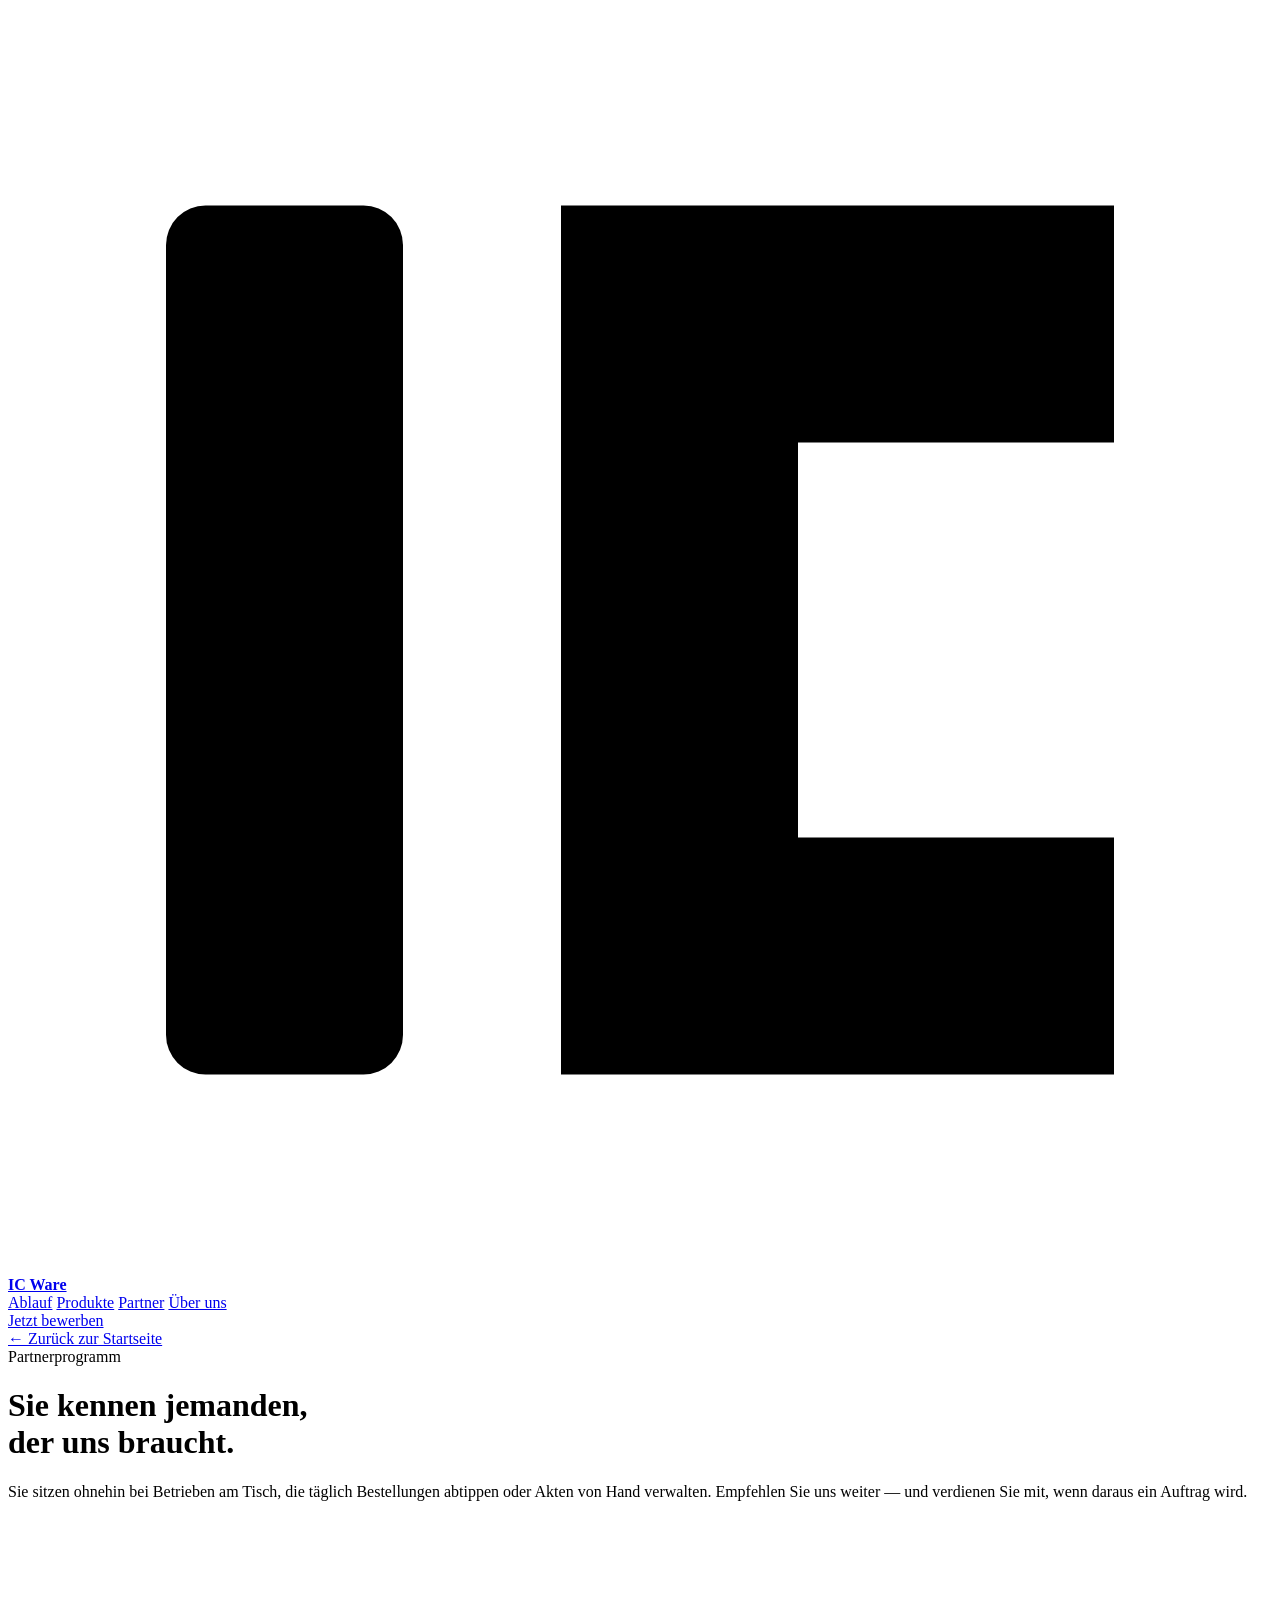
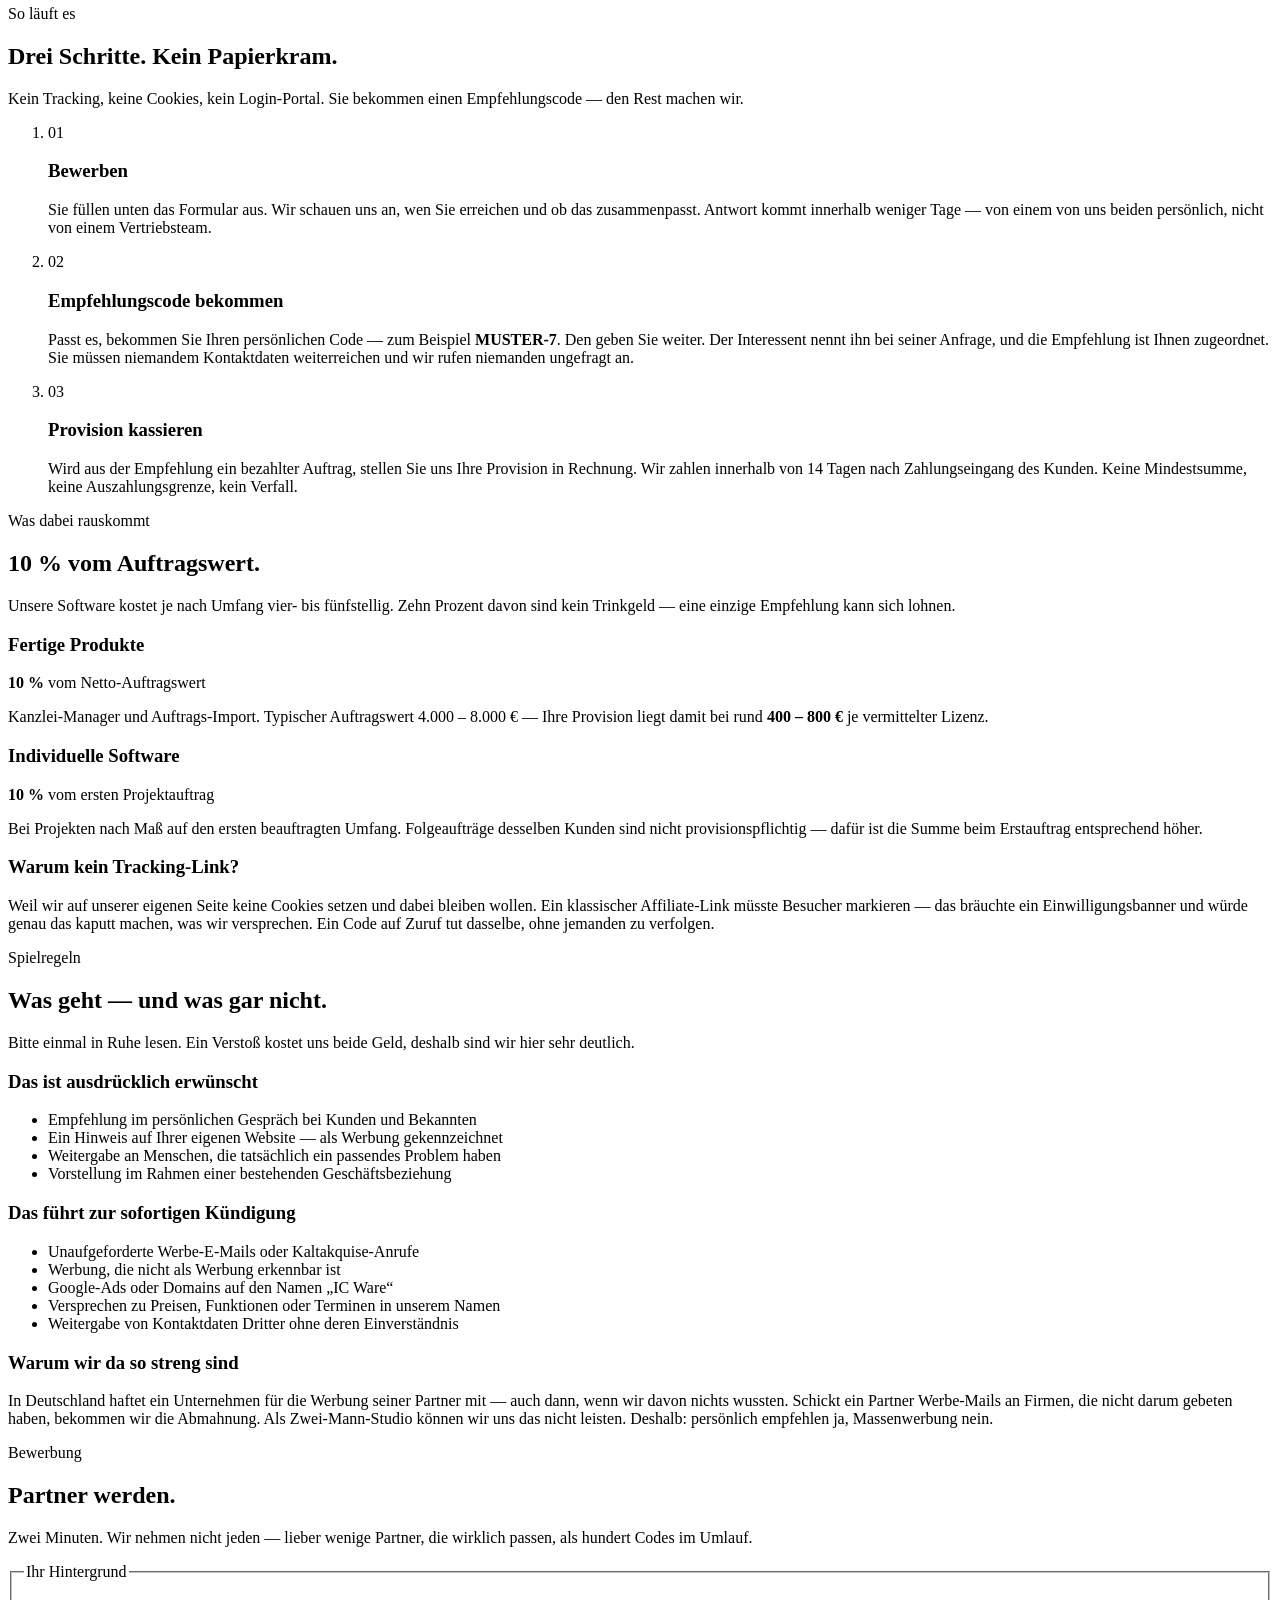
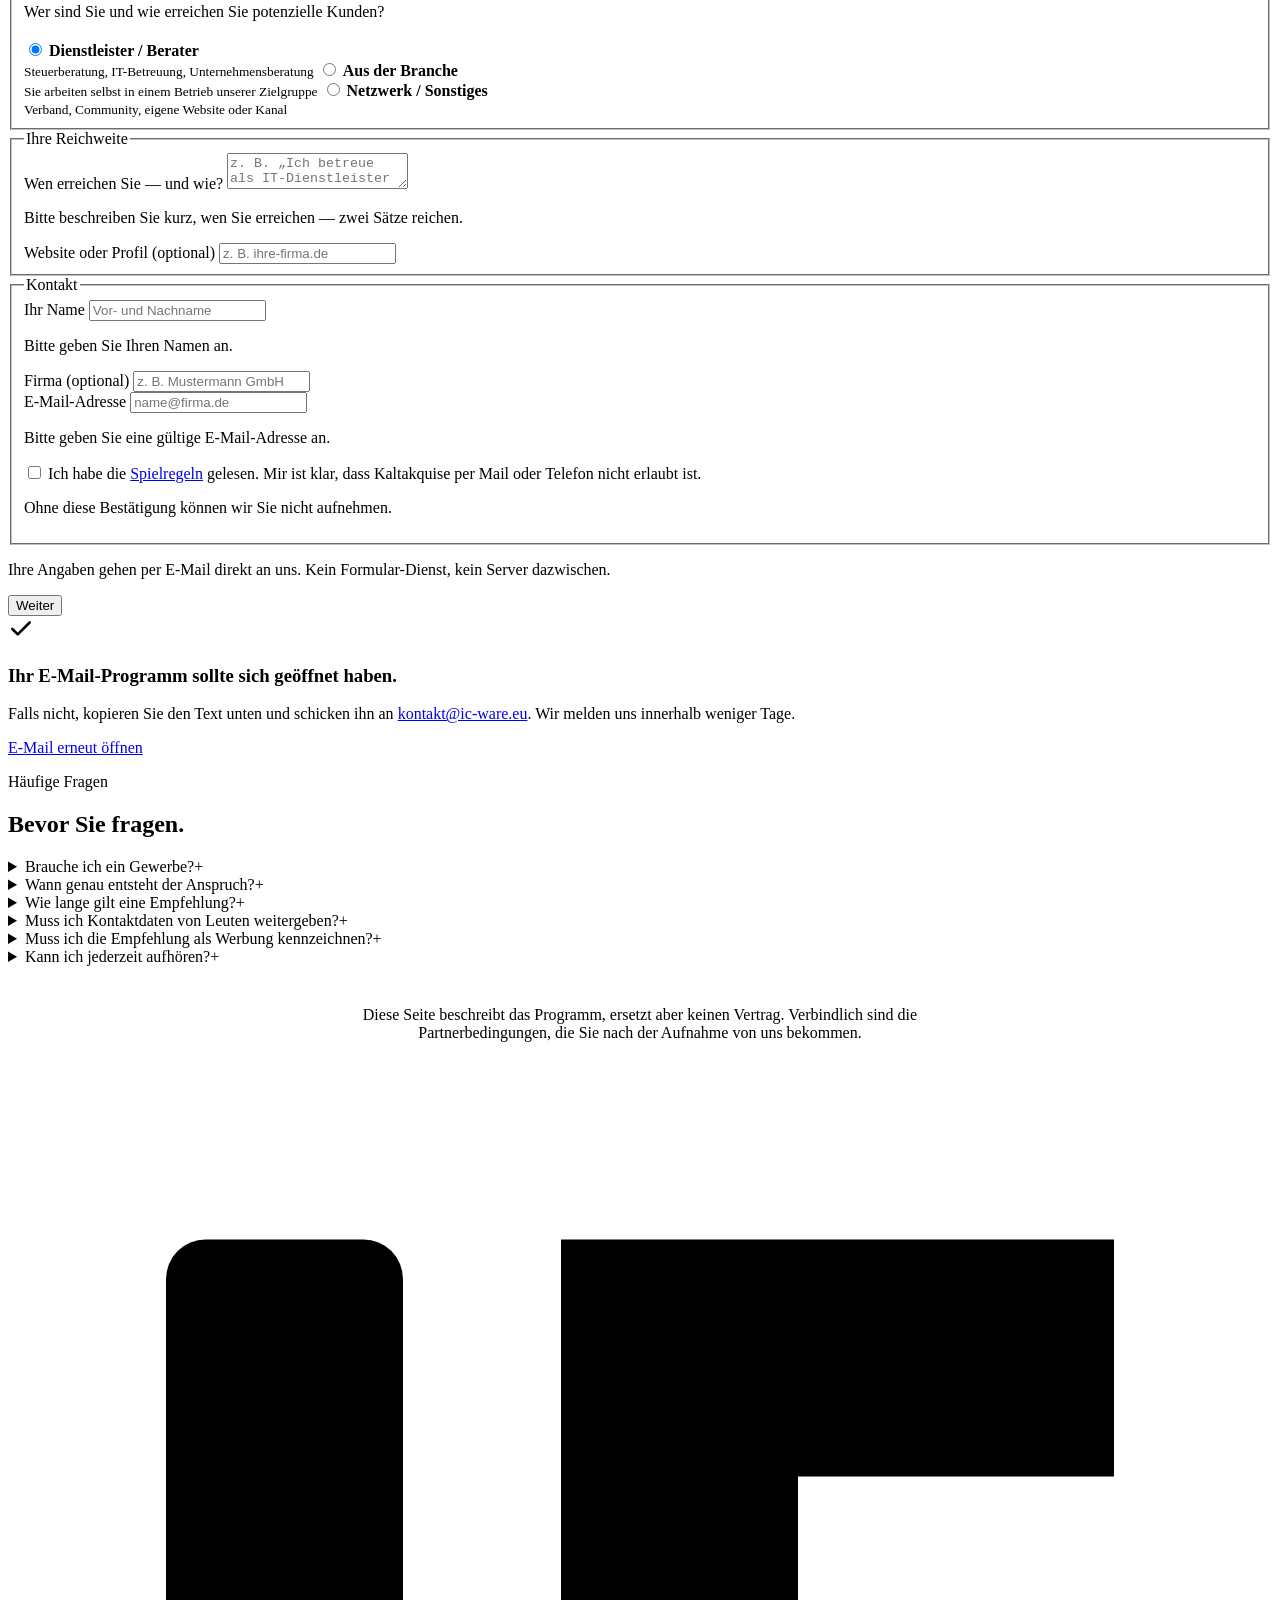
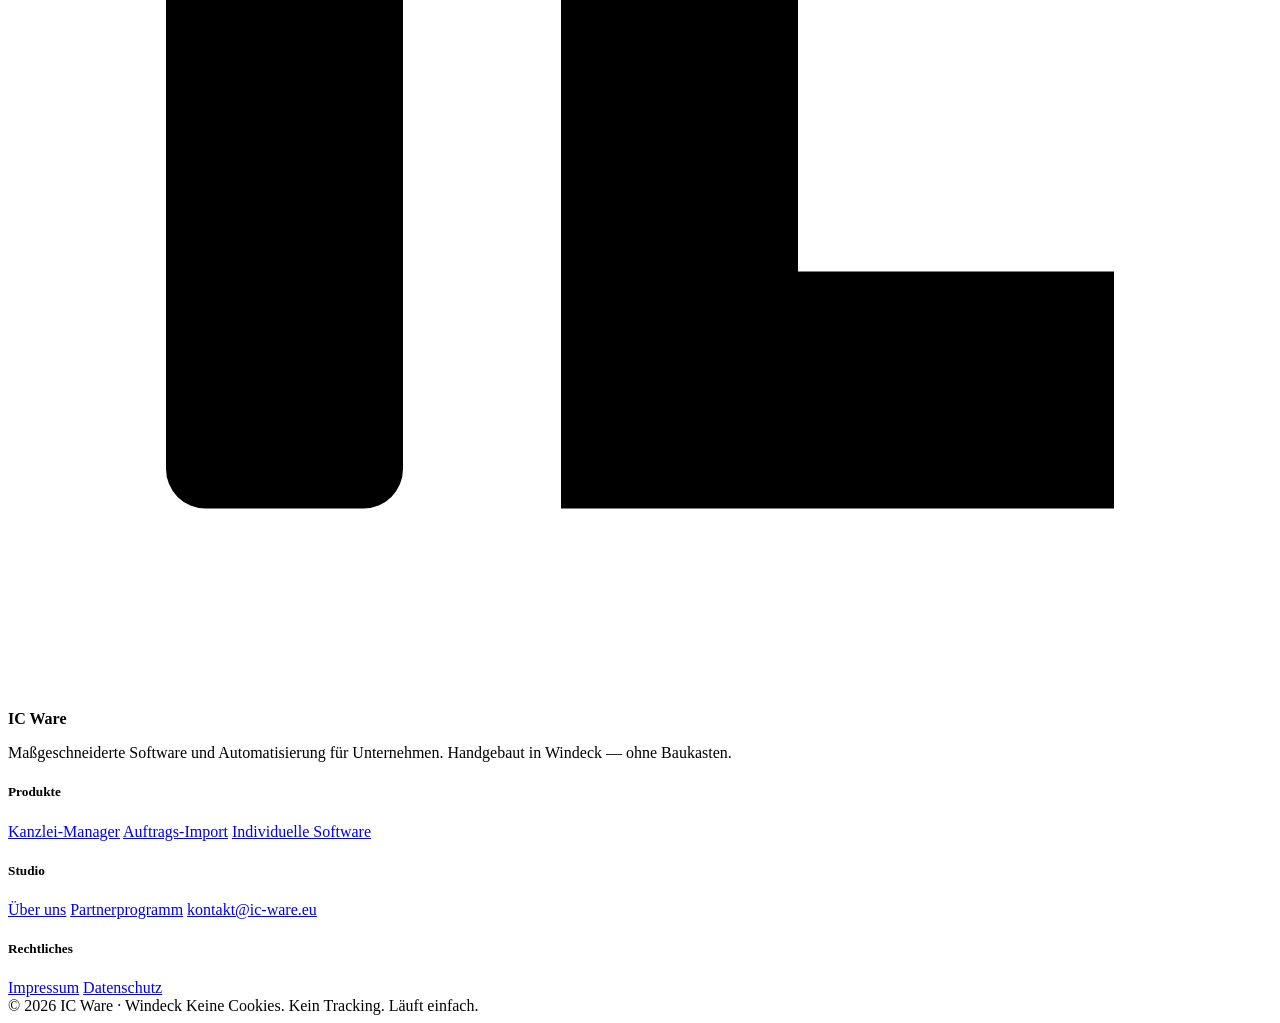
==== partnerprogramm.html @ 779ceffc "Add files via upload" ====
<!DOCTYPE html>
<html lang="de">
<head>
<meta charset="UTF-8">
<meta name="viewport" content="width=device-width, initial-scale=1.0">
<title>Partnerprogramm — IC Ware</title>
<meta name="description" content="Empfehlen Sie IC Ware weiter und verdienen Sie mit. Feste Provision pro vermitteltem Auftrag, ohne Tracking und ohne Cookies. Bewerbung in zwei Minuten.">
<meta name="theme-color" content="#060708">
<meta property="og:title" content="Partnerprogramm — IC Ware">
<meta property="og:description" content="Empfehlen Sie IC Ware weiter und verdienen Sie mit. Feste Provision, ohne Tracking.">
<meta property="og:type" content="website">
<meta property="og:locale" content="de_DE">
<link rel="icon" href="favicon.ico" sizes="any">
<link rel="apple-touch-icon" href="assets/apple-touch-icon.png">
<link rel="icon" type="image/svg+xml" href='data:image/svg+xml,<svg xmlns="http://www.w3.org/2000/svg" viewBox="0 0 32 32"><rect width="32" height="32" rx="7" fill="%23060708"/><rect x="4" y="5" width="6" height="22" rx="1" fill="%23F4F6F5"/><path d="M28 5 H14 V27 H28 V21 H20 V11 H28 Z" fill="%2319E56E"/></svg>'>
<link rel="preload" as="font" type="font/woff2" crossorigin href="assets/fonts/inter-tight-latin-600-normal.woff2">
<link rel="preload" as="font" type="font/woff2" crossorigin href="assets/fonts/inter-latin-400-normal.woff2">
<link rel="stylesheet" href="assets/style.css">
</head>
<body>

<nav class="island" id="island" aria-label="Hauptnavigation">
  <a class="logo" href="index.html" aria-label="IC Ware — Startseite">
    <svg viewBox="0 0 32 32" role="img" aria-label="IC Ware Logo">
      <rect x="4" y="5" width="6" height="22" rx="1" fill="var(--ink)"/>
      <path d="M28 5 H14 V27 H28 V21 H20 V11 H28 Z" fill="var(--brand)"/>
    </svg>
    <b>IC Ware</b>
  </a>
  <div class="links">
    <a href="index.html#ablauf">Ablauf</a>
    <a href="index.html#produkte">Produkte</a>
    <a href="partnerprogramm.html">Partner</a>
    <a href="ueber-uns.html">Über uns</a>
  </div>
  <a class="btn btn--sm magnetic" href="#bewerbung">Jetzt bewerben</a>
</nav>

<main class="page">

<!-- ================= KOPF ================= -->
<header class="page-hero wrap">
  <a class="back io" href="index.html">←&nbsp;Zurück zur Startseite</a><br>
  <span class="eyebrow io"><span class="dot"></span>Partnerprogramm</span>
  <h1 class="display io d1">Sie kennen jemanden,<br>der uns braucht.</h1>
  <p class="sub io d2">Sie sitzen ohnehin bei Betrieben am Tisch, die täglich Bestellungen abtippen oder Akten von Hand verwalten. Empfehlen Sie uns weiter — und verdienen Sie mit, wenn daraus ein Auftrag wird.</p>
</header>

<!-- ================= WIE ES LÄUFT ================= -->
<section class="sec" id="ablauf" style="padding-top:clamp(3rem,6vw,4.5rem)">
  <div class="wrap">
    <div class="sec__head">
      <p class="eyebrow io"><span class="dot"></span>So läuft es</p>
      <h2 class="display io d1">Drei Schritte. Kein Papierkram.</h2>
      <p class="lede io d2">Kein Tracking, keine Cookies, kein Login-Portal. Sie bekommen einen Empfehlungscode — den Rest machen wir.</p>
    </div>

    <ol class="steps">
      <li class="step io">
        <span class="pline">01</span>
        <div>
          <h3>Bewerben</h3>
          <p>Sie füllen unten das Formular aus. Wir schauen uns an, wen Sie erreichen und ob das zusammenpasst. Antwort kommt innerhalb weniger Tage — von einem von uns beiden persönlich, nicht von einem Vertriebsteam.</p>
        </div>
      </li>
      <li class="step io">
        <span class="pline">02</span>
        <div>
          <h3>Empfehlungscode bekommen</h3>
          <p>Passt es, bekommen Sie Ihren persönlichen Code — zum Beispiel <b>MUSTER-7</b>. Den geben Sie weiter. Der Interessent nennt ihn bei seiner Anfrage, und die Empfehlung ist Ihnen zugeordnet. Sie müssen niemandem Kontaktdaten weiterreichen und wir rufen niemanden ungefragt an.</p>
        </div>
      </li>
      <li class="step io">
        <span class="pline">03</span>
        <div>
          <h3>Provision kassieren</h3>
          <p>Wird aus der Empfehlung ein bezahlter Auftrag, stellen Sie uns Ihre Provision in Rechnung. Wir zahlen innerhalb von 14 Tagen nach Zahlungseingang des Kunden. Keine Mindestsumme, keine Auszahlungsgrenze, kein Verfall.</p>
        </div>
      </li>
    </ol>
  </div>
</section>

<!-- ================= PROVISION ================= -->
<section class="sec" id="provision">
  <div class="wrap">
    <div class="sec__head">
      <p class="eyebrow io"><span class="dot"></span>Was dabei rauskommt</p>
      <h2 class="display io d1">10&nbsp;% vom Auftragswert.</h2>
      <p class="lede io d2">Unsere Software kostet je nach Umfang vier- bis fünfstellig. Zehn Prozent davon sind kein Trinkgeld — eine einzige Empfehlung kann sich lohnen.</p>
    </div>

    <div class="cards">
      <article class="card io">
        <h3>Fertige Produkte</h3>
        <p class="price"><b>10&nbsp;%</b> <span>vom Netto-Auftragswert</span></p>
        <p>Kanzlei-Manager und Auftrags-Import. Typischer Auftragswert 4.000&nbsp;–&nbsp;8.000&nbsp;€ — Ihre Provision liegt damit bei rund <b>400&nbsp;–&nbsp;800&nbsp;€</b> je vermittelter Lizenz.</p>
      </article>

      <article class="card io d1">
        <h3>Individuelle Software</h3>
        <p class="price"><b>10&nbsp;%</b> <span>vom ersten Projektauftrag</span></p>
        <p>Bei Projekten nach Maß auf den ersten beauftragten Umfang. Folgeaufträge desselben Kunden sind nicht provisionspflichtig — dafür ist die Summe beim Erstauftrag entsprechend höher.</p>
      </article>
    </div>

    <div class="band io">
      <h3>Warum kein Tracking-Link?</h3>
      <p>Weil wir auf unserer eigenen Seite keine Cookies setzen und dabei bleiben wollen. Ein klassischer Affiliate-Link müsste Besucher markieren — das bräuchte ein Einwilligungsbanner und würde genau das kaputt machen, was wir versprechen. Ein Code auf Zuruf tut dasselbe, ohne jemanden zu verfolgen.</p>
    </div>
  </div>
</section>

<!-- ================= SPIELREGELN ================= -->
<section class="sec" id="regeln">
  <div class="wrap">
    <div class="sec__head">
      <p class="eyebrow io"><span class="dot"></span>Spielregeln</p>
      <h2 class="display io d1">Was geht — und was gar nicht.</h2>
      <p class="lede io d2">Bitte einmal in Ruhe lesen. Ein Verstoß kostet uns beide Geld, deshalb sind wir hier sehr deutlich.</p>
    </div>

    <div class="cards">
      <article class="card io">
        <h3>Das ist ausdrücklich erwünscht</h3>
        <ul class="ptags" style="flex-direction:column;align-items:flex-start;gap:.7rem">
          <li>Empfehlung im persönlichen Gespräch bei Kunden und Bekannten</li>
          <li>Ein Hinweis auf Ihrer eigenen Website — als Werbung gekennzeichnet</li>
          <li>Weitergabe an Menschen, die tatsächlich ein passendes Problem haben</li>
          <li>Vorstellung im Rahmen einer bestehenden Geschäftsbeziehung</li>
        </ul>
      </article>

      <article class="card io d1">
        <h3>Das führt zur sofortigen Kündigung</h3>
        <ul class="ptags" style="flex-direction:column;align-items:flex-start;gap:.7rem">
          <li>Unaufgeforderte Werbe-E-Mails oder Kaltakquise-Anrufe</li>
          <li>Werbung, die nicht als Werbung erkennbar ist</li>
          <li>Google-Ads oder Domains auf den Namen „IC&nbsp;Ware“</li>
          <li>Versprechen zu Preisen, Funktionen oder Terminen in unserem Namen</li>
          <li>Weitergabe von Kontaktdaten Dritter ohne deren Einverständnis</li>
        </ul>
      </article>
    </div>

    <div class="band io">
      <h3>Warum wir da so streng sind</h3>
      <p>In Deutschland haftet ein Unternehmen für die Werbung seiner Partner mit — auch dann, wenn wir davon nichts wussten. Schickt ein Partner Werbe-Mails an Firmen, die nicht darum gebeten haben, bekommen wir die Abmahnung. Als Zwei-Mann-Studio können wir uns das nicht leisten. Deshalb: persönlich empfehlen ja, Massenwerbung nein.</p>
    </div>
  </div>
</section>

<!-- ================= BEWERBUNG ================= -->
<section class="sec" id="bewerbung">
  <div class="wrap">
    <div class="sec__head">
      <p class="eyebrow io"><span class="dot"></span>Bewerbung</p>
      <h2 class="display io d1">Partner werden.</h2>
      <p class="lede io d2">Zwei Minuten. Wir nehmen nicht jeden — lieber wenige Partner, die wirklich passen, als hundert Codes im Umlauf.</p>
    </div>

    <div class="shell io d2">
      <div class="prog" aria-hidden="true"><i id="pProgFill"></i></div>

      <form id="partner" novalidate>

        <!-- Schritt 1 -->
        <fieldset class="fstep active" data-i="0">
          <legend class="sr-only">Ihr Hintergrund</legend>
          <p class="hint" style="max-width:none;margin-bottom:1.2rem">Wer sind Sie und wie erreichen Sie potenzielle Kunden?</p>
          <div class="opts">
            <label class="opt sel">
              <input type="radio" name="ptyp" value="dienstleister" checked>
              <span><b>Dienstleister / Berater</b><br><small>Steuerberatung, IT-Betreuung, Unternehmensberatung</small></span>
            </label>
            <label class="opt">
              <input type="radio" name="ptyp" value="branche">
              <span><b>Aus der Branche</b><br><small>Sie arbeiten selbst in einem Betrieb unserer Zielgruppe</small></span>
            </label>
            <label class="opt">
              <input type="radio" name="ptyp" value="netzwerk">
              <span><b>Netzwerk / Sonstiges</b><br><small>Verband, Community, eigene Website oder Kanal</small></span>
            </label>
          </div>
        </fieldset>

        <!-- Schritt 2 -->
        <fieldset class="fstep" data-i="1">
          <legend class="sr-only">Ihre Reichweite</legend>
          <div class="field" id="pf-reichweite">
            <label for="preichweite">Wen erreichen Sie — und wie?</label>
            <textarea id="preichweite" name="reichweite" placeholder="z. B. „Ich betreue als IT-Dienstleister rund 30 Handwerksbetriebe im Oberbergischen und sitze regelmäßig bei denen im Büro.“ Formlos reicht völlig."></textarea>
            <p class="err">Bitte beschreiben Sie kurz, wen Sie erreichen — zwei Sätze reichen.</p>
          </div>
          <div class="field">
            <label for="pwebsite">Website oder Profil <span style="color:var(--muted)">(optional)</span></label>
            <input type="text" id="pwebsite" name="website" placeholder="z. B. ihre-firma.de">
          </div>
        </fieldset>

        <!-- Schritt 3 -->
        <fieldset class="fstep" data-i="2">
          <legend class="sr-only">Kontakt</legend>
          <div class="field" id="pf-name">
            <label for="pname">Ihr Name</label>
            <input type="text" id="pname" name="name" placeholder="Vor- und Nachname" autocomplete="name">
            <p class="err">Bitte geben Sie Ihren Namen an.</p>
          </div>
          <div class="field">
            <label for="pfirma">Firma <span style="color:var(--muted)">(optional)</span></label>
            <input type="text" id="pfirma" name="firma" placeholder="z. B. Mustermann GmbH">
          </div>
          <div class="field" id="pf-email">
            <label for="pemail">E-Mail-Adresse</label>
            <input type="email" id="pemail" name="email" placeholder="name@firma.de" autocomplete="email">
            <p class="err">Bitte geben Sie eine gültige E-Mail-Adresse an.</p>
          </div>
          <div class="field" id="pf-regeln">
            <label class="opt" style="cursor:pointer">
              <input type="checkbox" id="pregeln" name="regeln">
              <span>Ich habe die <a href="#regeln">Spielregeln</a> gelesen. Mir ist klar, dass Kaltakquise per Mail oder Telefon nicht erlaubt ist.</span>
            </label>
            <p class="err">Ohne diese Bestätigung können wir Sie nicht aufnehmen.</p>
          </div>
        </fieldset>

        <div class="frow" id="pfrow">
          <p class="hint">Ihre Angaben gehen per E-Mail direkt an uns. Kein Formular-Dienst, kein Server dazwischen.</p>
          <div class="fnav">
            <button type="button" class="btn btn--ghost btn--sm" id="pBtnPrev" style="display:none">Zurück</button>
            <button type="button" class="btn btn--sm magnetic" id="pBtnNext">Weiter</button>
            <button type="submit" class="btn btn--sm magnetic" id="pBtnSend" style="display:none">Bewerbung absenden</button>
          </div>
        </div>
      </form>

      <!-- Erfolg -->
      <div class="done" id="pDone">
        <div class="ok" aria-hidden="true">
          <svg viewBox="0 0 24 24" width="26" height="26" fill="none" stroke="currentColor" stroke-width="2.4" stroke-linecap="round" stroke-linejoin="round"><path d="M20 6 9 17l-5-5"/></svg>
        </div>
        <h3>Ihr E-Mail-Programm sollte sich geöffnet haben.</h3>
        <p class="lede">Falls nicht, kopieren Sie den Text unten und schicken ihn an <a href="mailto:kontakt@ic-ware.eu">kontakt@ic-ware.eu</a>. Wir melden uns innerhalb weniger Tage.</p>
        <pre class="sum" id="pSum"></pre>
        <a class="btn btn--sm magnetic" id="pBtnMail" href="#">E-Mail erneut öffnen</a>
      </div>
    </div>
  </div>
</section>

<!-- ================= FAQ ================= -->
<section class="sec" id="faq">
  <div class="wrap">
    <div class="sec__head">
      <p class="eyebrow io"><span class="dot"></span>Häufige Fragen</p>
      <h2 class="display io d1">Bevor Sie fragen.</h2>
    </div>

    <div class="faq io">
      <details>
        <summary>Brauche ich ein Gewerbe?<span aria-hidden="true">+</span></summary>
        <div><p>Ja. Provision ist steuerpflichtiges Einkommen, und Sie stellen uns dafür eine Rechnung. Wer noch kein Gewerbe hat, klärt das vorher mit dem Steuerberater — wir dürfen und wollen dazu nicht beraten. Als Kleinunternehmer nach §&nbsp;19 UStG weisen Sie einfach keine Umsatzsteuer aus.</p></div>
      </details>
      <details>
        <summary>Wann genau entsteht der Anspruch?<span aria-hidden="true">+</span></summary>
        <div><p>Wenn der von Ihnen empfohlene Kunde einen Auftrag erteilt <b>und</b> unsere Rechnung bezahlt hat. Storniert der Kunde oder zahlt er nicht, entsteht kein Anspruch. Das ist keine Schikane, sondern die einzige Rechnung, die für beide Seiten aufgeht.</p></div>
      </details>
      <details>
        <summary>Wie lange gilt eine Empfehlung?<span aria-hidden="true">+</span></summary>
        <div><p>Zwölf Monate ab dem Tag, an dem der Interessent Ihren Code bei uns nennt. Meldet er sich neun Monate später und beauftragt, bekommen Sie trotzdem Ihre Provision. Kunden, die bereits vorher bei uns angefragt hatten, sind ausgenommen.</p></div>
      </details>
      <details>
        <summary>Muss ich Kontaktdaten von Leuten weitergeben?<span aria-hidden="true">+</span></summary>
        <div><p>Nein — bitte nicht. Der Interessent meldet sich selbst bei uns und nennt Ihren Code. Adresslisten weiterzugeben wäre datenschutzrechtlich heikel, und wir würden solche Leute ohnehin nicht ungefragt anrufen.</p></div>
      </details>
      <details>
        <summary>Muss ich die Empfehlung als Werbung kennzeichnen?<span aria-hidden="true">+</span></summary>
        <div><p>Sobald Sie öffentlich empfehlen — Website, Social Media, Newsletter — ja. Ein schlichtes „Werbung“ oder „Anzeige“ genügt. Im persönlichen Gespräch reicht es, offen zu sagen, dass Sie an einer Vermittlung mitverdienen. Ehrlichkeit ist hier auch schlicht das bessere Verkaufsargument.</p></div>
      </details>
      <details>
        <summary>Kann ich jederzeit aufhören?<span aria-hidden="true">+</span></summary>
        <div><p>Ja, beide Seiten jederzeit ohne Frist und ohne Begründung. Bereits vermittelte und bezahlte Aufträge werden selbstverständlich noch abgerechnet.</p></div>
      </details>
    </div>

    <p class="hint io" style="max-width:680px;margin:2.5rem auto 0;text-align:center">
      Diese Seite beschreibt das Programm, ersetzt aber keinen Vertrag. Verbindlich sind die Partnerbedingungen, die Sie nach der Aufnahme von uns bekommen.
    </p>
  </div>
</section>

</main>

<!-- ================= FOOTER ================= -->
<footer class="footer">
  <div class="footer__grid">
    <div class="fbrand">
      <span class="logo">
        <svg viewBox="0 0 32 32" aria-hidden="true">
          <rect x="4" y="5" width="6" height="22" rx="1" fill="var(--ink)"/>
          <path d="M28 5 H14 V27 H28 V21 H20 V11 H28 Z" fill="var(--brand)"/>
        </svg>
        <b>IC Ware</b>
      </span>
      <p>Maßgeschneiderte Software und Automatisierung für Unternehmen. Handgebaut in Windeck — ohne Baukasten.</p>
    </div>
    <div class="fcols">
      <div class="fcol">
        <h5>Produkte</h5>
        <a href="kanzlei-manager.html">Kanzlei-Manager</a>
        <a href="auftrags-import.html">Auftrags-Import</a>
        <a href="index.html#kontakt">Individuelle Software</a>
      </div>
      <div class="fcol">
        <h5>Studio</h5>
        <a href="ueber-uns.html">Über uns</a>
        <a href="partnerprogramm.html">Partnerprogramm</a>
        <a href="mailto:kontakt@ic-ware.eu">kontakt@ic-ware.eu</a>
      </div>
      <div class="fcol">
        <h5>Rechtliches</h5>
        <a href="impressum.html">Impressum</a>
        <a href="datenschutz.html">Datenschutz</a>
      </div>
    </div>
  </div>
  <div class="footer__base">
    <span>© <span id="jahr">2026</span> IC Ware · Windeck</span>
    <span>Keine Cookies. Kein Tracking. Läuft einfach.</span>
  </div>
</footer>

<script src="assets/site.js"></script>
</body>
</html>
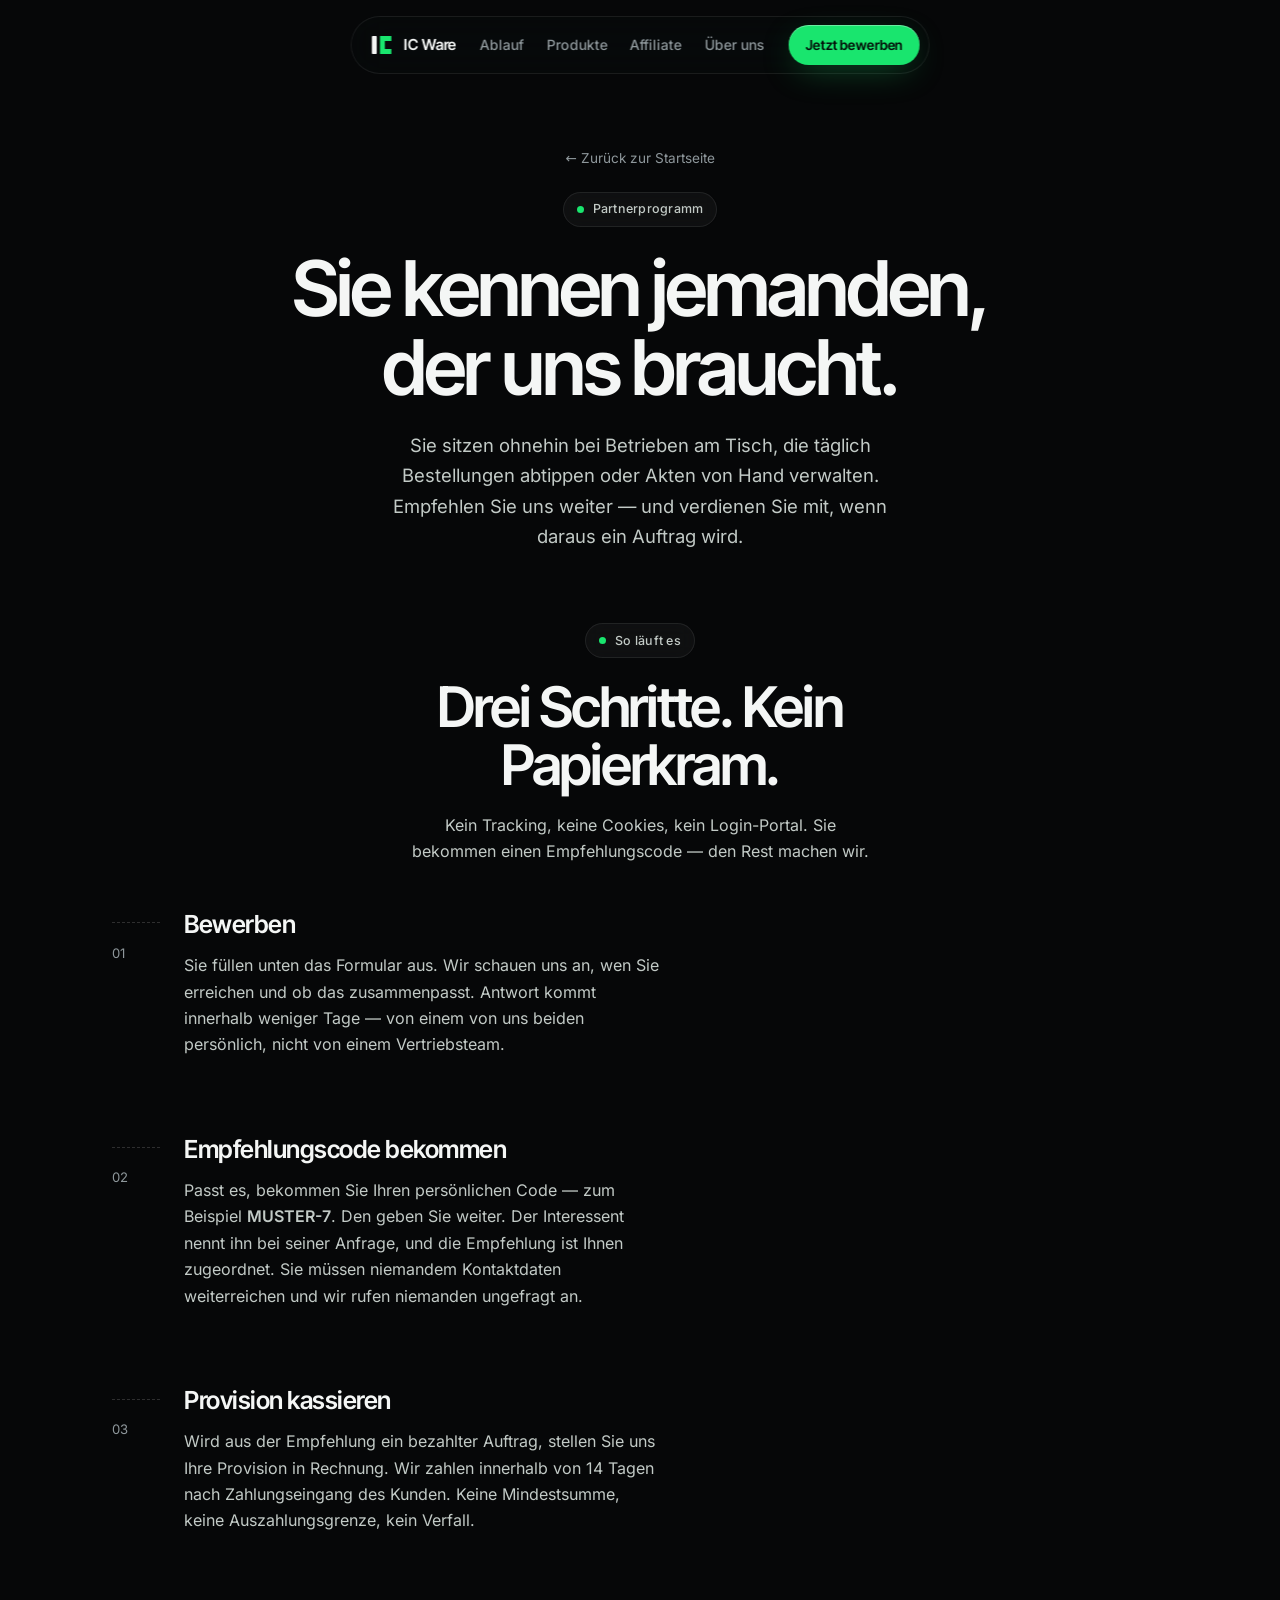
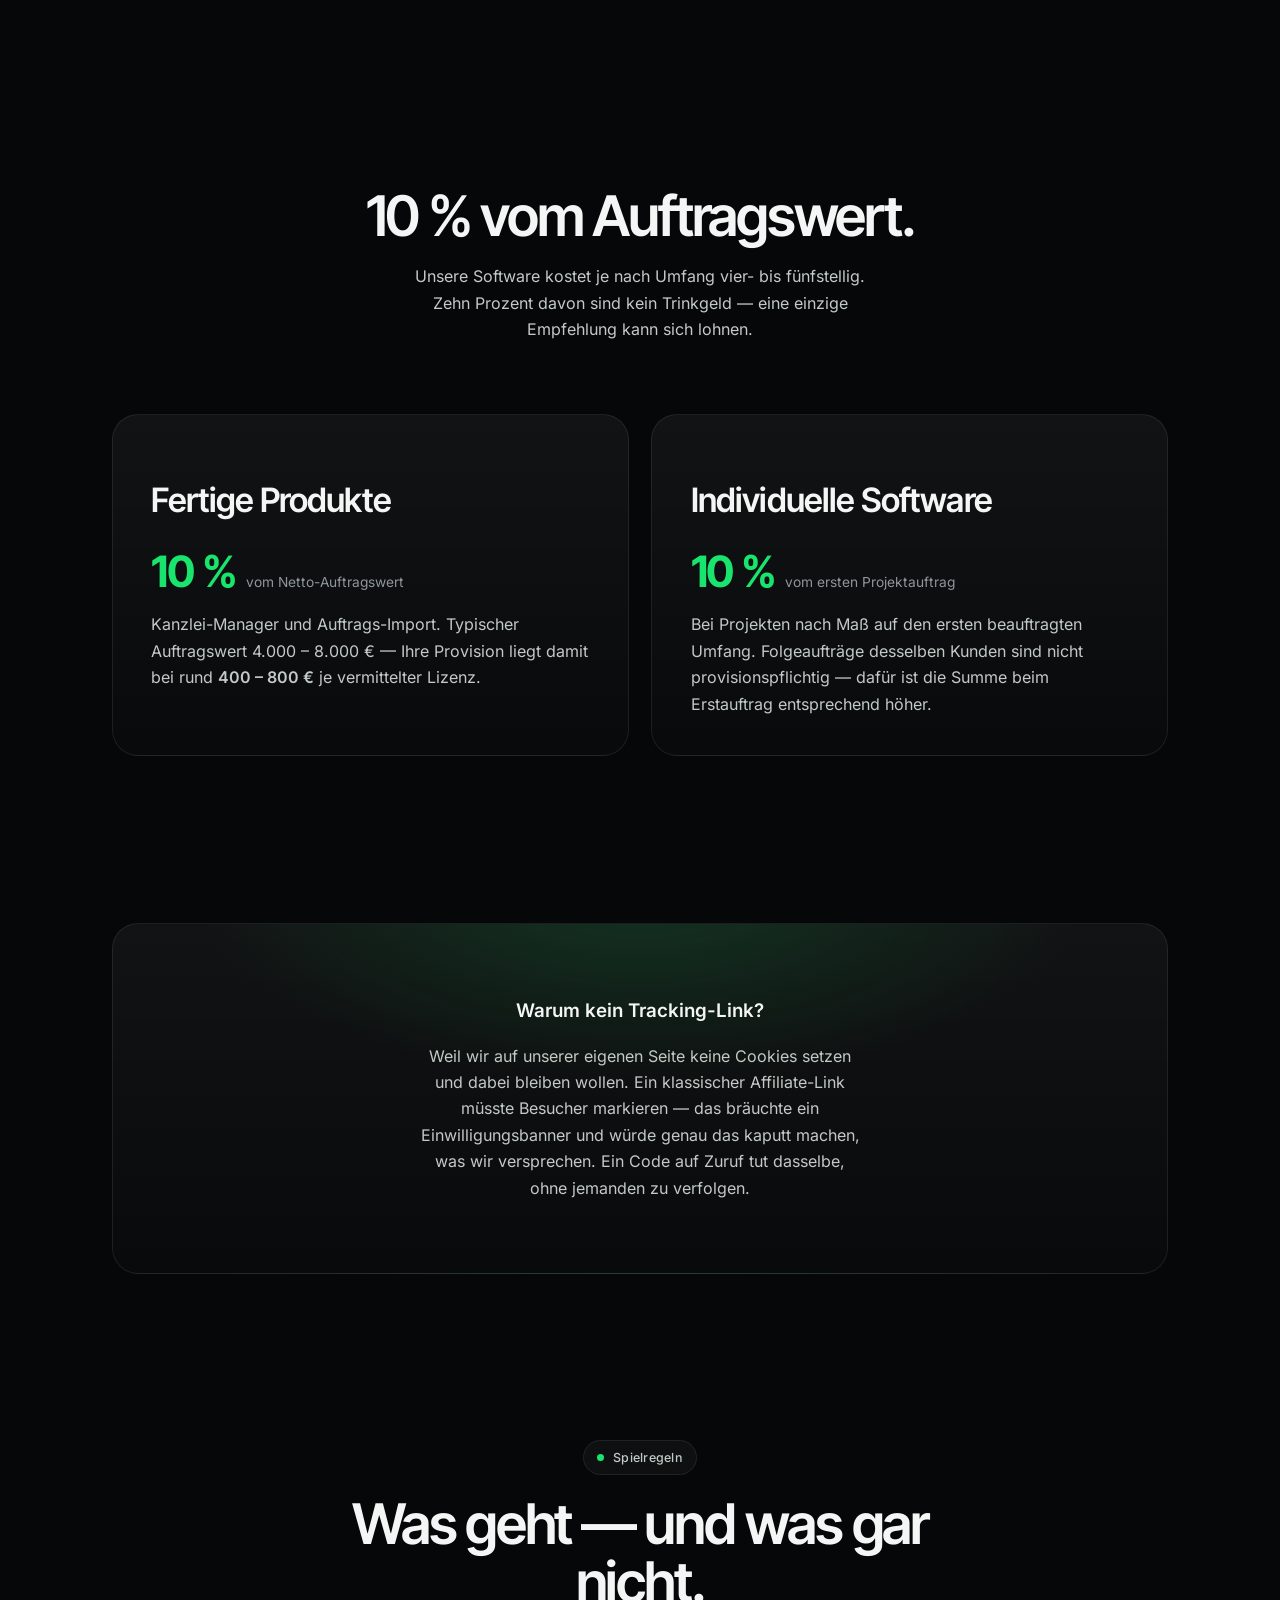
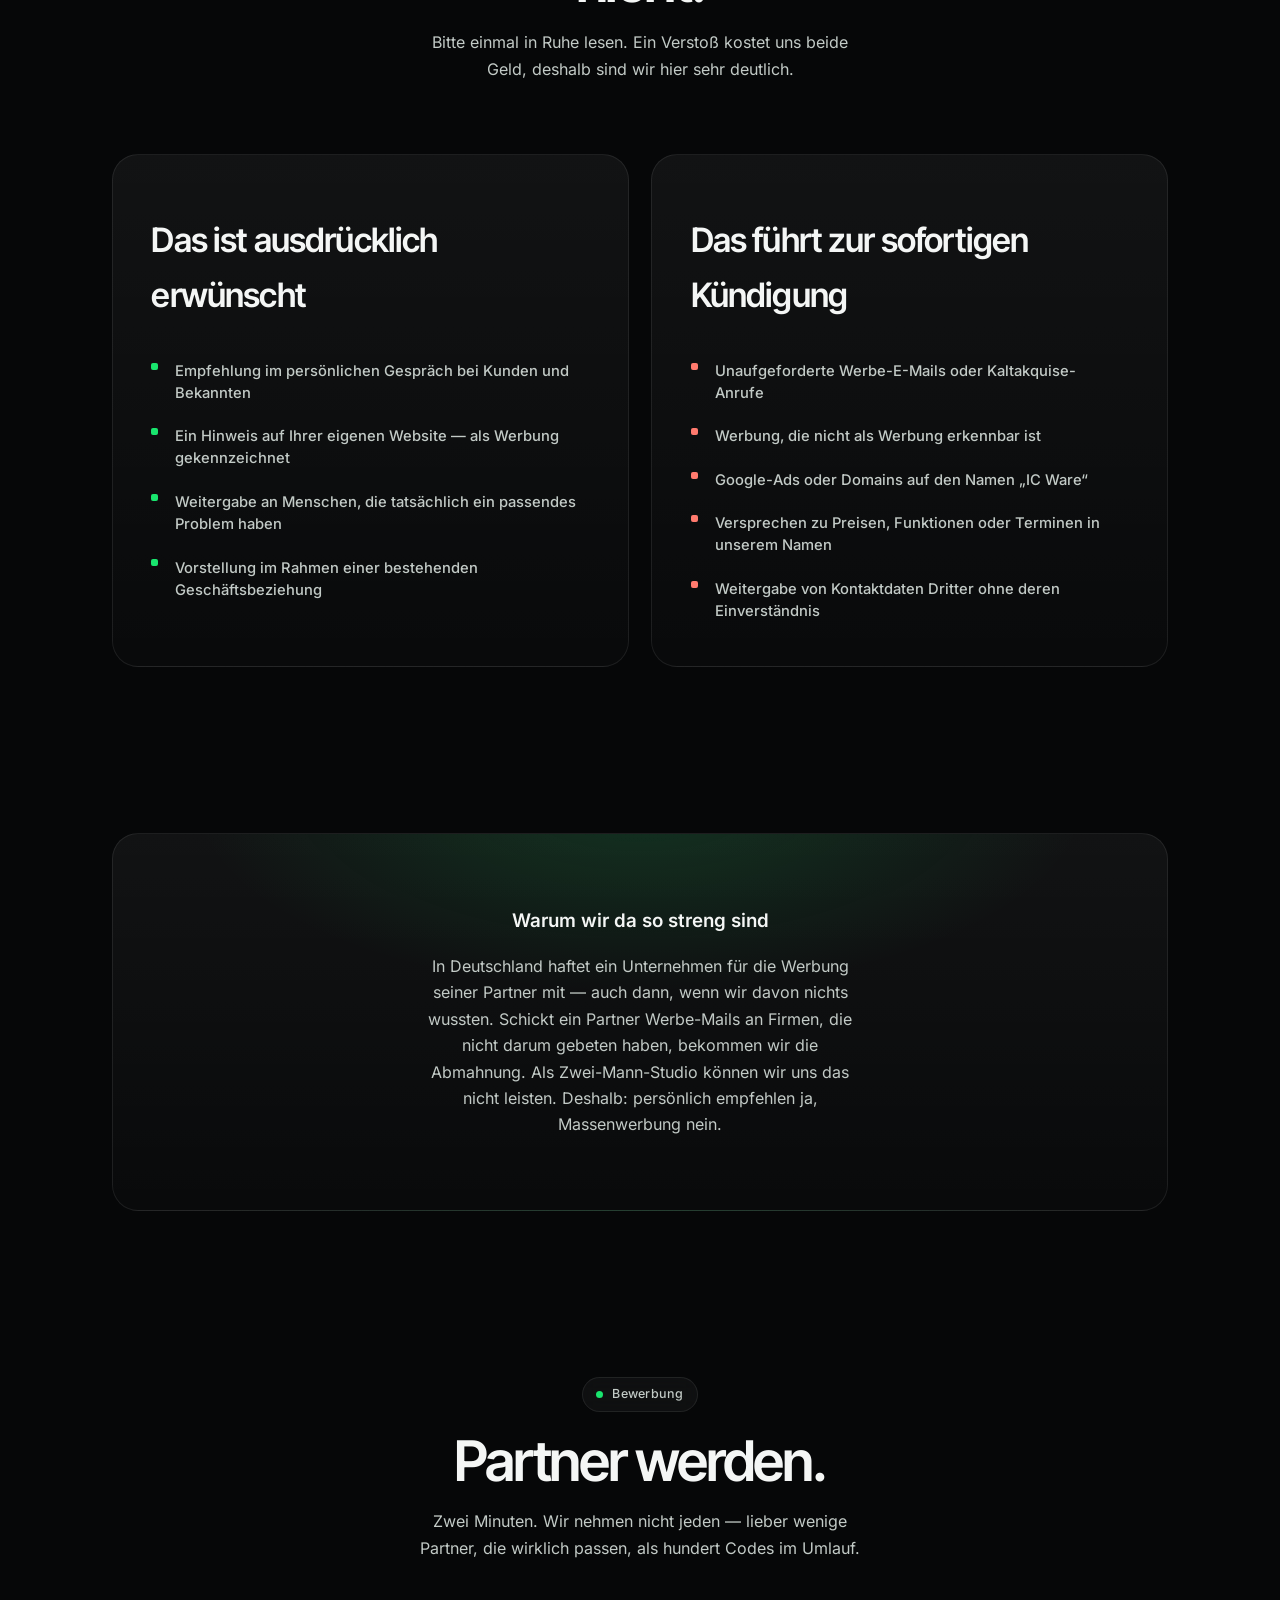
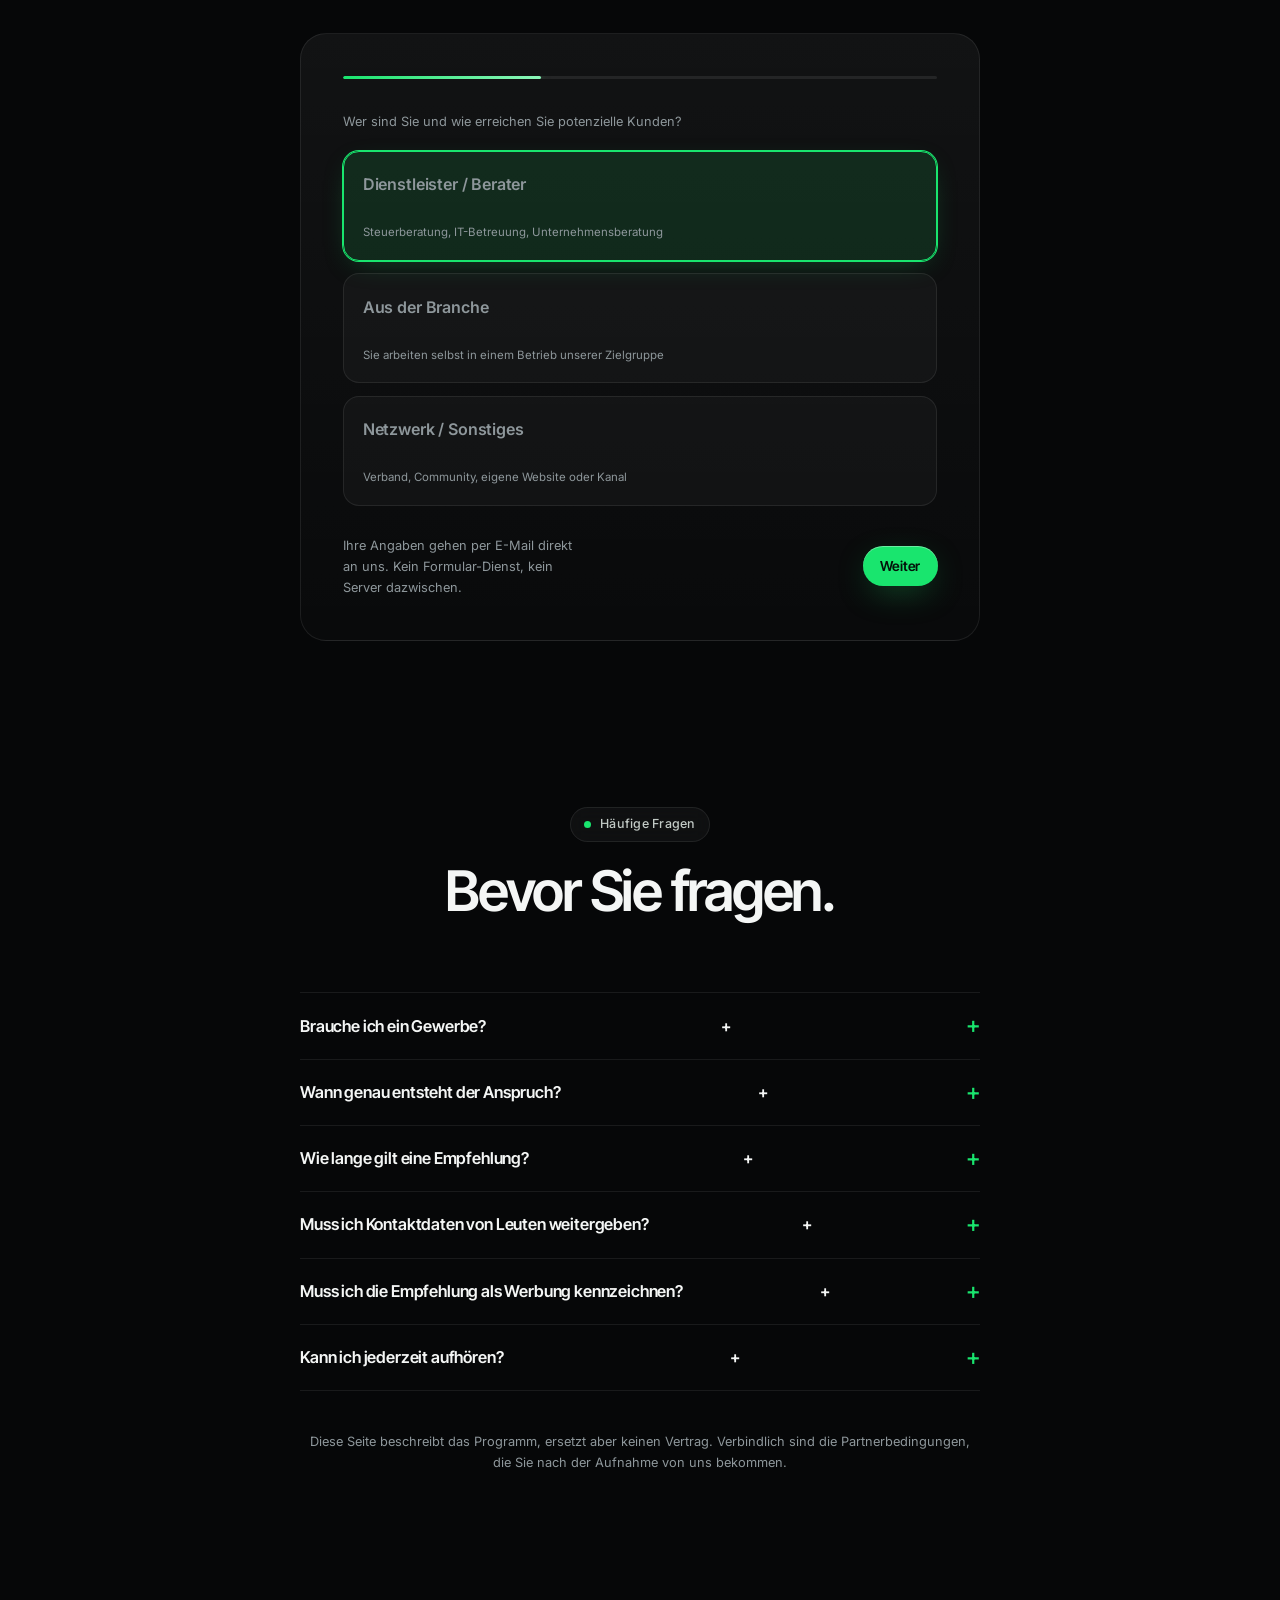
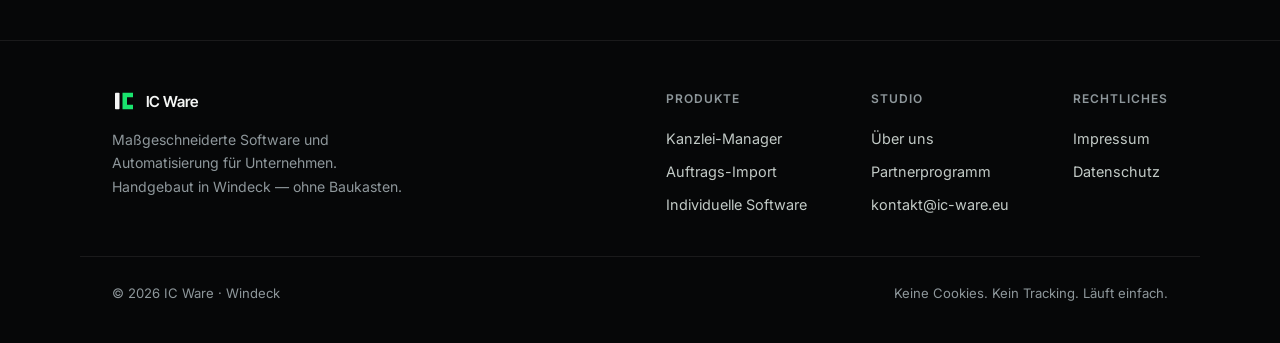
==== commit 59b21647: "Update partnerprogramm.html" ====
--- a/partnerprogramm.html
+++ b/partnerprogramm.html
@@ -30,7 +30,7 @@
   <div class="links">
     <a href="index.html#ablauf">Ablauf</a>
     <a href="index.html#produkte">Produkte</a>
-    <a href="partnerprogramm.html">Partner</a>
+    <a href="partnerprogramm.html">Affiliate</a>
     <a href="ueber-uns.html">Über uns</a>
   </div>
   <a class="btn btn--sm magnetic" href="#bewerbung">Jetzt bewerben</a>
--- a/assets/style.css
+++ b/assets/style.css
@@ -0,0 +1,826 @@
+/* ============================================================
+   IC LABS — Stylesheet
+   Dark, weich, präzise. Spring Green (#19E56E) als einzige Farbe.
+   Schriften: selbst gehostet (DSGVO-sauber, keine externen Dienste).
+   ============================================================ */
+
+/* ---------- Schriften (lokal) ---------- */
+@font-face{
+  font-family:"Inter Tight";font-style:normal;font-weight:500;font-display:swap;
+  src:url("fonts/inter-tight-latin-500-normal.woff2") format("woff2");
+  unicode-range:U+0000-00FF,U+0131,U+0152-0153,U+02BB-02BC,U+02C6,U+02DA,U+02DC,U+2000-206F,U+2074,U+20AC,U+2122,U+2191,U+2193,U+2212,U+2215,U+FEFF,U+FFFD;
+}
+@font-face{
+  font-family:"Inter Tight";font-style:normal;font-weight:600;font-display:swap;
+  src:url("fonts/inter-tight-latin-600-normal.woff2") format("woff2");
+  unicode-range:U+0000-00FF,U+0131,U+0152-0153,U+02BB-02BC,U+02C6,U+02DA,U+02DC,U+2000-206F,U+2074,U+20AC,U+2122,U+2191,U+2193,U+2212,U+2215,U+FEFF,U+FFFD;
+}
+@font-face{
+  font-family:"Inter Tight";font-style:normal;font-weight:700;font-display:swap;
+  src:url("fonts/inter-tight-latin-700-normal.woff2") format("woff2");
+  unicode-range:U+0000-00FF,U+0131,U+0152-0153,U+02BB-02BC,U+02C6,U+02DA,U+02DC,U+2000-206F,U+2074,U+20AC,U+2122,U+2191,U+2193,U+2212,U+2215,U+FEFF,U+FFFD;
+}
+@font-face{
+  font-family:"Inter";font-style:normal;font-weight:400;font-display:swap;
+  src:url("fonts/inter-latin-400-normal.woff2") format("woff2");
+  unicode-range:U+0000-00FF,U+0131,U+0152-0153,U+02BB-02BC,U+02C6,U+02DA,U+02DC,U+2000-206F,U+2074,U+20AC,U+2122,U+2191,U+2193,U+2212,U+2215,U+FEFF,U+FFFD;
+}
+@font-face{
+  font-family:"Inter";font-style:normal;font-weight:500;font-display:swap;
+  src:url("fonts/inter-latin-500-normal.woff2") format("woff2");
+  unicode-range:U+0000-00FF,U+0131,U+0152-0153,U+02BB-02BC,U+02C6,U+02DA,U+02DC,U+2000-206F,U+2074,U+20AC,U+2122,U+2191,U+2193,U+2212,U+2215,U+FEFF,U+FFFD;
+}
+@font-face{
+  font-family:"Inter";font-style:normal;font-weight:600;font-display:swap;
+  src:url("fonts/inter-latin-600-normal.woff2") format("woff2");
+  unicode-range:U+0000-00FF,U+0131,U+0152-0153,U+02BB-02BC,U+02C6,U+02DA,U+02DC,U+2000-206F,U+2074,U+20AC,U+2122,U+2191,U+2193,U+2212,U+2215,U+FEFF,U+FFFD;
+}
+
+/* ---------- Tokens ---------- */
+:root{
+  --void:   #060708;
+  --surface:#0C0E10;
+  --ink:    #F4F6F5;
+  --muted:  #8E979B;
+  --muted2: #C2CAC6;
+  --line:   rgba(255,255,255,.08);
+  --line-2: rgba(255,255,255,.16);
+  --glass:  rgba(255,255,255,.04);
+  --brand:  #19E56E;
+  --brand-2:#8CF7B9;
+  --brand-soft: rgba(25,229,110,.12);
+  --brand-glow: rgba(25,229,110,.35);
+  --warn:   #FFC46B;
+
+  --f-display:"Inter Tight", system-ui, sans-serif;
+  --f-text:   "Inter", system-ui, sans-serif;
+
+  --wrap: 1120px;
+  --pad: clamp(1.25rem, 4vw, 2rem);
+  --sec: clamp(6.5rem, 13vw, 11rem);
+  --r-lg: 26px;
+  --r-md: 16px;
+}
+
+*{margin:0;padding:0;box-sizing:border-box}
+html{scroll-behavior:smooth;scroll-padding-top:110px}
+body{
+  background:
+    radial-gradient(1100px 520px at 50% -8%, rgba(25,229,110,.08), transparent 60%),
+    var(--void);
+  color:var(--ink);
+  font-family:var(--f-text);
+  font-size:1rem;
+  line-height:1.65;
+  -webkit-font-smoothing:antialiased;
+  text-rendering:optimizeLegibility;
+  overflow-x:hidden;
+  min-height:100vh;
+  display:flex;flex-direction:column;
+}
+main{flex:1}
+::selection{background:var(--brand);color:#04120A}
+a{color:inherit;text-decoration:none}
+button{font:inherit;color:inherit;background:none;border:none;cursor:pointer}
+img,svg{display:block}
+:focus-visible{outline:2px solid var(--brand);outline-offset:3px;border-radius:6px}
+
+.wrap{max-width:var(--wrap);margin-inline:auto;padding-inline:var(--pad)}
+
+/* ---------- Typo ---------- */
+.display{
+  font-family:var(--f-display);
+  font-weight:600;
+  letter-spacing:-.04em;
+  line-height:1.03;
+}
+.eyebrow{
+  display:inline-flex;align-items:center;gap:.55rem;
+  font-size:.78rem;font-weight:500;letter-spacing:.02em;
+  color:var(--muted2);
+  padding:.5em 1.05em;
+  border:1px solid var(--line);
+  border-radius:999px;
+  background:var(--glass);
+  backdrop-filter:blur(8px);
+}
+.eyebrow .dot{
+  width:7px;height:7px;border-radius:50%;
+  background:var(--brand);
+  box-shadow:0 0 0 0 var(--brand-glow);
+  animation:pulse 2.6s ease-out infinite;
+}
+@keyframes pulse{
+  0%{box-shadow:0 0 0 0 var(--brand-glow)}
+  70%{box-shadow:0 0 0 9px rgba(25,229,110,0)}
+  100%{box-shadow:0 0 0 0 rgba(25,229,110,0)}
+}
+.grad{
+  background:linear-gradient(115deg,var(--brand) 0%,var(--brand-2) 50%,var(--brand) 100%);
+  background-size:200% 100%;
+  -webkit-background-clip:text;background-clip:text;
+  color:transparent;
+  animation:shine 7s ease-in-out infinite;
+}
+@keyframes shine{0%,100%{background-position:0% 0}50%{background-position:100% 0}}
+.tlink{
+  color:var(--muted2);font-weight:500;font-size:.92rem;
+  transition:color .2s ease;
+}
+.tlink:hover{color:var(--brand)}
+
+/* ---------- Buttons ---------- */
+.btn{
+  display:inline-flex;align-items:center;justify-content:center;gap:.5rem;
+  font-family:var(--f-display);font-weight:600;font-size:.95rem;
+  letter-spacing:-.01em;
+  padding:.9em 1.7em;border-radius:999px;
+  background:var(--brand);color:#04120A;
+  box-shadow:0 10px 34px -8px var(--brand-glow), inset 0 1px 0 rgba(255,255,255,.35);
+  transition:transform .25s cubic-bezier(.2,.8,.2,1), box-shadow .25s ease, filter .25s ease;
+  will-change:transform;
+}
+.btn:hover{filter:brightness(1.07);box-shadow:0 14px 44px -8px var(--brand-glow), inset 0 1px 0 rgba(255,255,255,.35)}
+.btn:active{transform:scale(.97)}
+.btn--ghost{
+  background:var(--glass);color:var(--ink);
+  border:1px solid var(--line-2);
+  box-shadow:none;backdrop-filter:blur(8px);
+}
+.btn--ghost:hover{background:rgba(255,255,255,.08);filter:none}
+.btn--sm{padding:.62em 1.25em;font-size:.86rem}
+
+/* ---------- Nav-Insel ---------- */
+.island{
+  position:fixed;top:16px;left:50%;transform:translateX(-50%);
+  z-index:100;
+  display:flex;align-items:center;gap:1.5rem;
+  padding:.5rem .55rem .5rem 1.05rem;
+  border-radius:999px;
+  border:1px solid var(--line);
+  background:rgba(9,11,12,.55);
+  backdrop-filter:blur(20px) saturate(150%);
+  -webkit-backdrop-filter:blur(20px) saturate(150%);
+  transition:background .3s ease, box-shadow .3s ease;
+  max-width:calc(100vw - 2rem);
+  white-space:nowrap;
+}
+.island.scrolled{
+  background:rgba(9,11,12,.8);
+  box-shadow:0 14px 50px -12px rgba(0,0,0,.7);
+}
+.island .logo{display:flex;align-items:center;gap:.6rem}
+.island .logo svg{width:26px;height:26px}
+.island .logo b{
+  font-family:var(--f-display);font-weight:600;font-size:.95rem;letter-spacing:-.01em;
+}
+.island .links{display:flex;gap:1.4rem}
+.island .links a{
+  font-size:.88rem;font-weight:500;color:var(--muted);
+  transition:color .2s ease;
+}
+.island .links a:hover{color:var(--ink)}
+
+/* ---------- Held (Startseite) ---------- */
+.hero{
+  position:relative;
+  padding:clamp(10rem,20vh,13rem) 0 clamp(5rem,10vw,8rem);
+  text-align:center;
+  overflow:clip;
+}
+.aurora{
+  position:absolute;border-radius:50%;filter:blur(90px);
+  pointer-events:none;z-index:-1;
+}
+.aurora--a{
+  width:56vw;height:56vw;max-width:760px;max-height:760px;
+  left:50%;top:-22vw;transform:translateX(-62%);
+  background:radial-gradient(circle,rgba(25,229,110,.32),transparent 62%);
+  animation:drift 20s ease-in-out infinite alternate;
+}
+.aurora--b{
+  width:42vw;height:42vw;max-width:560px;max-height:560px;
+  left:60%;top:-8vw;
+  background:radial-gradient(circle,rgba(140,247,185,.14),transparent 60%);
+  animation:drift 26s ease-in-out infinite alternate-reverse;
+}
+@keyframes drift{
+  from{transform:translate(-62%,0) scale(1)}
+  to{transform:translate(-48%,7%) scale(1.12)}
+}
+.hero h1{
+  font-size:clamp(3rem,8.4vw,6.9rem);
+  max-width:15ch;
+  margin:1.6rem auto 0;
+}
+.hero .sub{
+  font-size:clamp(1.05rem,1.6vw,1.24rem);
+  color:var(--muted2);
+  max-width:44ch;
+  margin:1.6rem auto 0;
+  line-height:1.6;
+}
+.hero .cta{
+  display:flex;justify-content:center;flex-wrap:wrap;gap:.9rem;
+  margin-top:2.6rem;
+}
+.props{
+  list-style:none;
+  display:flex;justify-content:center;flex-wrap:wrap;
+  gap:.6rem 2.2rem;
+  margin-top:3.4rem;
+}
+.props li{
+  display:flex;align-items:center;gap:.55rem;
+  font-size:.9rem;color:var(--muted);
+}
+.props li::before{
+  content:"";width:6px;height:6px;border-radius:50%;
+  background:var(--brand);flex:none;
+  box-shadow:0 0 10px var(--brand-glow);
+}
+
+/* ---------- Abschnitte ---------- */
+.sec{padding-top:var(--sec)}
+.sec__head{text-align:center;max-width:640px;margin-inline:auto}
+.sec__head h2{
+  font-size:clamp(2.1rem,4.6vw,3.5rem);
+  margin-top:1.3rem;
+}
+.sec__head .lede{
+  color:var(--muted2);
+  margin:1.1rem auto 0;
+  max-width:46ch;
+}
+
+/* ---------- Ablauf (Scroll-Beam) ---------- */
+.flow{
+  position:relative;
+  max-width:660px;
+  margin:clamp(3rem,6vw,4.5rem) auto 0;
+}
+.beam{
+  position:absolute;left:23px;top:14px;bottom:14px;width:2px;
+  background:var(--line);border-radius:2px;
+}
+.beam i{
+  position:absolute;left:0;top:0;width:100%;height:0;
+  background:linear-gradient(180deg,var(--brand),rgba(25,229,110,.25));
+  box-shadow:0 0 14px var(--brand-glow);
+  border-radius:2px;
+}
+.steps{list-style:none}
+.step{
+  position:relative;
+  display:grid;grid-template-columns:48px 1fr;gap:1.5rem;
+  padding:2rem 0;
+  opacity:.3;
+  transform:translateX(6px);
+  transition:opacity .55s ease, transform .55s ease;
+}
+.step.active{opacity:1;transform:none}
+.step .num{
+  width:48px;height:48px;border-radius:50%;
+  display:flex;align-items:center;justify-content:center;
+  font-family:var(--f-display);font-weight:600;font-size:.92rem;
+  border:1px solid var(--line-2);
+  background:var(--surface);
+  transition:all .45s ease;
+  position:relative;z-index:1;
+}
+.step.active .num{
+  background:var(--brand);color:#04120A;border-color:var(--brand);
+  box-shadow:0 0 28px var(--brand-glow);
+}
+.step h3{
+  font-family:var(--f-display);font-weight:600;letter-spacing:-.02em;
+  font-size:clamp(1.25rem,2.4vw,1.55rem);
+  margin:.45rem 0 .45rem;
+}
+.step p{color:var(--muted2);max-width:48ch}
+
+/* ---------- Produktkarten (Startseite) ---------- */
+.cards{
+  display:grid;grid-template-columns:1fr 1fr;
+  gap:1.4rem;
+  margin-top:clamp(3rem,6vw,4.5rem);
+}
+.card{
+  position:relative;overflow:hidden;
+  border-radius:var(--r-lg);
+  border:1px solid var(--line);
+  background:linear-gradient(180deg,rgba(255,255,255,.05),rgba(255,255,255,.015));
+  padding:clamp(1.8rem,3vw,2.5rem);
+  transform-style:preserve-3d;
+  transition:border-color .3s ease;
+  display:flex;flex-direction:column;
+}
+.card::before{
+  content:"";position:absolute;inset:0;
+  background:radial-gradient(420px circle at var(--mx,50%) var(--my,0%), var(--brand-soft), transparent 65%);
+  opacity:0;transition:opacity .35s ease;
+  pointer-events:none;
+}
+.card:hover{border-color:rgba(25,229,110,.35)}
+.card:hover::before{opacity:1}
+.tag{
+  align-self:flex-start;
+  font-size:.74rem;font-weight:600;letter-spacing:.05em;text-transform:uppercase;
+  color:var(--brand);
+  background:var(--brand-soft);
+  border:1px solid rgba(25,229,110,.25);
+  padding:.35em .9em;border-radius:999px;
+}
+.card h3{
+  font-family:var(--f-display);font-weight:600;letter-spacing:-.025em;
+  font-size:clamp(1.6rem,2.8vw,2.1rem);
+  margin:1.15rem 0 .5rem;
+}
+.card > p{color:var(--muted2);max-width:44ch}
+.feat{list-style:none;margin-top:1.5rem;flex:1}
+.feat li{
+  display:flex;align-items:flex-start;gap:.7rem;
+  padding:.42rem 0;
+  color:var(--muted2);font-size:.95rem;
+}
+.feat li::before{
+  content:"✓";
+  flex:none;
+  width:19px;height:19px;border-radius:50%;
+  display:inline-flex;align-items:center;justify-content:center;
+  font-size:11px;font-weight:700;
+  color:var(--brand);background:var(--brand-soft);
+  margin-top:.22em;
+}
+.card .foot{
+  margin-top:1.9rem;
+  display:flex;align-items:center;gap:1.3rem;flex-wrap:wrap;
+}
+.card .ref{
+  margin-top:1.1rem;
+  font-size:.8rem;color:var(--muted);
+}
+
+/* ---------- Buchung / Formular ---------- */
+.shell{
+  max-width:680px;
+  margin:clamp(3rem,6vw,4.5rem) auto 0;
+  border-radius:var(--r-lg);
+  border:1px solid var(--line);
+  background:linear-gradient(180deg,rgba(255,255,255,.05),rgba(255,255,255,.015));
+  padding:clamp(1.6rem,4vw,2.6rem);
+  position:relative;overflow:hidden;
+}
+.prog{
+  height:3px;border-radius:99px;background:var(--line);
+  margin-bottom:2rem;overflow:hidden;
+}
+.prog i{
+  display:block;height:100%;width:33.34%;
+  background:linear-gradient(90deg,var(--brand),var(--brand-2));
+  border-radius:99px;
+  transition:width .45s cubic-bezier(.2,.8,.2,1);
+  box-shadow:0 0 12px var(--brand-glow);
+}
+.fstep{border:none;display:none}
+.fstep.active{display:block;animation:stepIn .45s cubic-bezier(.2,.8,.2,1)}
+@keyframes stepIn{
+  from{opacity:0;transform:translateX(26px)}
+  to{opacity:1;transform:none}
+}
+.fstep legend{
+  font-family:var(--f-display);font-weight:600;letter-spacing:-.02em;
+  font-size:clamp(1.3rem,2.6vw,1.7rem);
+  margin-bottom:1.4rem;
+}
+.opts{display:grid;gap:.8rem}
+.opt{
+  position:relative;display:block;
+  padding:1.05rem 1.2rem;
+  border:1px solid var(--line);border-radius:var(--r-md);
+  background:rgba(255,255,255,.03);
+  cursor:pointer;
+  transition:border-color .25s ease, background .25s ease, transform .25s ease;
+}
+.opt:hover{border-color:var(--line-2);transform:translateY(-1px)}
+.opt input{position:absolute;opacity:0;pointer-events:none}
+.opt b{display:block;font-weight:600;font-size:1rem;letter-spacing:-.01em}
+.opt span{display:block;font-size:.86rem;color:var(--muted);margin-top:.15rem}
+.opt.sel, .opt:has(input:checked){
+  border-color:var(--brand);
+  background:var(--brand-soft);
+  box-shadow:0 0 0 1px var(--brand), 0 8px 30px -12px var(--brand-glow);
+}
+.field{margin-bottom:1.1rem}
+.field label{
+  display:block;font-size:.84rem;font-weight:500;color:var(--muted2);
+  margin-bottom:.45rem;
+}
+.field input,.field textarea{
+  width:100%;
+  font:inherit;color:var(--ink);
+  background:rgba(255,255,255,.04);
+  border:1px solid var(--line);
+  border-radius:12px;
+  padding:.85em 1em;
+  transition:border-color .25s ease, box-shadow .25s ease;
+}
+.field textarea{min-height:130px;resize:vertical}
+.field input::placeholder,.field textarea::placeholder{color:#5E6669}
+.field input:focus,.field textarea:focus{
+  outline:none;border-color:var(--brand);
+  box-shadow:0 0 0 3px rgba(25,229,110,.18);
+}
+.err{display:none;font-size:.8rem;color:#FF7A6E;margin-top:.4rem}
+.field.invalid .err{display:block}
+.field.invalid input,.field.invalid textarea{border-color:rgba(255,122,110,.6)}
+.frow{
+  display:flex;justify-content:space-between;align-items:center;
+  gap:1rem;margin-top:1.8rem;
+}
+.hint{font-size:.8rem;color:var(--muted);max-width:30ch}
+.fnav{display:flex;gap:.7rem;margin-left:auto}
+.done{display:none;text-align:center;animation:stepIn .5s ease}
+.done.active{display:block}
+.done .ok{
+  width:58px;height:58px;border-radius:50%;
+  margin:0 auto 1.3rem;
+  display:flex;align-items:center;justify-content:center;
+  background:var(--brand-soft);border:1px solid rgba(25,229,110,.4);
+  color:var(--brand);font-size:1.5rem;font-weight:700;
+  box-shadow:0 0 34px var(--brand-glow);
+}
+.done h3{
+  font-family:var(--f-display);font-weight:600;letter-spacing:-.02em;
+  font-size:1.55rem;
+}
+.done p{color:var(--muted2);max-width:42ch;margin:.7rem auto 0;font-size:.94rem}
+.done a{color:var(--brand)}
+.sum{
+  text-align:left;
+  white-space:pre-wrap;word-break:break-word;
+  font-size:.86rem;line-height:1.55;color:var(--muted2);
+  background:rgba(0,0,0,.35);
+  border:1px solid var(--line);border-radius:var(--r-md);
+  padding:1.1rem 1.25rem;
+  margin:1.5rem 0 1.3rem;
+}
+.done .fnav{justify-content:center;margin:0}
+
+/* ---------- Unterseiten: Kopf ---------- */
+.page{padding-top:clamp(9rem,16vh,10.5rem)}
+.page-hero{
+  position:relative;
+  text-align:center;
+  max-width:760px;margin-inline:auto;
+}
+.page-hero .back{
+  display:inline-block;
+  font-size:.85rem;color:var(--muted);
+  margin-bottom:1.4rem;
+  transition:color .2s ease;
+}
+.page-hero .back:hover{color:var(--ink)}
+.page-hero h1{
+  font-size:clamp(2.7rem,6.8vw,4.8rem);
+  margin-top:1.4rem;
+}
+.page-hero .sub{
+  font-size:clamp(1rem,1.5vw,1.15rem);
+  color:var(--muted2);
+  max-width:46ch;
+  margin:1.4rem auto 0;
+}
+.page-hero .cta{
+  display:flex;justify-content:center;flex-wrap:wrap;gap:.9rem;
+  margin-top:2.4rem;
+}
+
+/* ---------- Feature-Raster (Produktseiten) ---------- */
+.grid6{
+  display:grid;grid-template-columns:repeat(3,1fr);
+  gap:1rem;
+  margin-top:clamp(3rem,6vw,4.5rem);
+}
+.fcard{
+  border:1px solid var(--line);
+  border-radius:var(--r-md);
+  background:linear-gradient(180deg,rgba(255,255,255,.045),rgba(255,255,255,.015));
+  padding:1.6rem 1.5rem;
+  transition:border-color .3s ease, transform .3s ease;
+}
+.fcard:hover{border-color:rgba(25,229,110,.3);transform:translateY(-3px)}
+.fcard .mark{
+  width:11px;height:11px;border-radius:3.5px;
+  background:var(--brand);
+  box-shadow:0 0 14px var(--brand-glow);
+}
+.fcard h4{
+  font-family:var(--f-display);font-weight:600;letter-spacing:-.015em;
+  font-size:1.06rem;
+  margin:.85rem 0 .35rem;
+}
+.fcard p{font-size:.9rem;color:var(--muted);line-height:1.55}
+
+/* ---------- Praxis-Block (Produktseiten) ---------- */
+.praxis{
+  margin-top:clamp(3rem,6vw,4.5rem);
+  border-radius:var(--r-lg);
+  border:1px solid var(--line);
+  background:
+    radial-gradient(560px 220px at 50% 0%, var(--brand-soft), transparent 70%),
+    linear-gradient(180deg,rgba(255,255,255,.045),rgba(255,255,255,.015));
+  padding:clamp(1.8rem,4vw,2.8rem);
+  text-align:center;
+}
+.praxis blockquote{
+  font-family:var(--f-display);font-weight:500;letter-spacing:-.02em;
+  font-size:clamp(1.15rem,2.4vw,1.5rem);
+  line-height:1.4;
+  max-width:34ch;margin:0 auto;
+}
+.praxis figcaption{
+  margin-top:1.1rem;font-size:.85rem;color:var(--muted);
+}
+
+/* ---------- FAQ ---------- */
+.faq{max-width:680px;margin:clamp(3rem,6vw,4.5rem) auto 0}
+.faq details{border-bottom:1px solid var(--line)}
+.faq details:first-child{border-top:1px solid var(--line)}
+.faq summary{
+  list-style:none;cursor:pointer;
+  display:flex;justify-content:space-between;align-items:center;gap:1.4rem;
+  padding:1.2rem 0;
+  font-family:var(--f-display);font-weight:600;letter-spacing:-.01em;
+  font-size:1.02rem;
+  transition:color .2s ease;
+}
+.faq summary:hover{color:var(--brand-2)}
+.faq summary::-webkit-details-marker{display:none}
+.faq summary::after{
+  content:"+";
+  flex:none;
+  color:var(--brand);
+  font-size:1.45rem;font-weight:400;line-height:1;
+  transition:transform .3s ease;
+}
+.faq details[open] summary::after{transform:rotate(45deg)}
+.faq details p{
+  color:var(--muted2);font-size:.95rem;
+  padding:0 0 1.3rem;max-width:58ch;
+}
+
+/* ---------- CTA-Band ---------- */
+.band{
+  margin-top:var(--sec);
+  border-radius:var(--r-lg);
+  border:1px solid var(--line);
+  background:
+    radial-gradient(640px 280px at 50% -10%, rgba(25,229,110,.16), transparent 70%),
+    linear-gradient(180deg,rgba(255,255,255,.05),rgba(255,255,255,.015));
+  padding:clamp(2.8rem,7vw,4.5rem) var(--pad);
+  text-align:center;
+}
+.band h2{
+  font-size:clamp(1.9rem,4.4vw,3rem);
+  max-width:20ch;margin-inline:auto;
+}
+.band p{color:var(--muted2);max-width:44ch;margin:1rem auto 0}
+.band .cta{display:flex;justify-content:center;flex-wrap:wrap;gap:.9rem;margin-top:2.2rem}
+
+/* ---------- Rechtsseiten ---------- */
+.legal{max-width:720px;margin-inline:auto}
+.legal h1{
+  font-family:var(--f-display);font-weight:600;letter-spacing:-.035em;
+  font-size:clamp(2.3rem,5.5vw,3.4rem);
+  margin:1.4rem 0 .6rem;
+}
+.legal .intro{color:var(--muted2);margin-bottom:2.6rem}
+.legal h2{
+  font-family:var(--f-display);font-weight:600;letter-spacing:-.02em;
+  font-size:1.35rem;
+  margin:2.8rem 0 .8rem;
+}
+.legal h3{
+  font-family:var(--f-display);font-weight:600;letter-spacing:-.015em;
+  font-size:1.05rem;
+  margin:1.8rem 0 .5rem;
+}
+.legal p,.legal li{color:var(--muted2);font-size:.97rem;margin-bottom:.85rem}
+.legal ul{padding-left:1.25rem;margin-bottom:1rem}
+.legal li{margin-bottom:.4rem}
+.legal a{color:var(--brand)}
+.legal a:hover{text-decoration:underline}
+.legal address{font-style:normal;color:var(--muted2);line-height:1.8}
+.fill{
+  color:var(--warn);
+  border-bottom:1px dashed var(--warn);
+  padding:0 .1em;
+}
+.stand{font-size:.8rem;color:var(--muted);margin-top:3.2rem}
+
+/* ---------- Fußzeile ---------- */
+.footer{
+  margin-top:var(--sec);
+  border-top:1px solid var(--line);
+  padding:3rem 0 2.4rem;
+}
+.footer__grid{
+  max-width:var(--wrap);margin-inline:auto;padding-inline:var(--pad);
+  display:flex;flex-wrap:wrap;gap:2.4rem 4rem;
+  justify-content:space-between;
+  padding-bottom:2.2rem;
+}
+.footer .fbrand{max-width:300px}
+.footer .fbrand .logo{display:flex;align-items:center;gap:.6rem;margin-bottom:.9rem}
+.footer .fbrand .logo svg{width:24px;height:24px}
+.footer .fbrand .logo b{
+  font-family:var(--f-display);font-weight:600;font-size:.95rem;letter-spacing:-.01em;
+}
+.footer .fbrand p{font-size:.88rem;color:var(--muted)}
+.footer .fcols{display:flex;gap:4rem;flex-wrap:wrap}
+.footer .fcol h5{
+  font-size:.75rem;font-weight:600;letter-spacing:.08em;text-transform:uppercase;
+  color:var(--muted);margin-bottom:.9rem;
+}
+.footer .fcol a{
+  display:block;font-size:.9rem;color:var(--muted2);
+  padding:.28rem 0;
+  transition:color .2s ease;
+}
+.footer .fcol a:hover{color:var(--ink)}
+.footer__base{
+  max-width:var(--wrap);margin-inline:auto;padding-inline:var(--pad);
+  border-top:1px solid var(--line);
+  padding-top:1.6rem;
+  display:flex;flex-wrap:wrap;gap:.8rem 2rem;
+  justify-content:space-between;
+  font-size:.82rem;color:var(--muted);
+}
+.footer__base a{transition:color .2s ease}
+.footer__base a:hover{color:var(--ink)}
+
+/* ---------- Einblendungen ---------- */
+.io{
+  opacity:0;
+  transform:translateY(26px);
+  filter:blur(10px);
+  transition:opacity .8s cubic-bezier(.2,.8,.2,1),
+             transform .8s cubic-bezier(.2,.8,.2,1),
+             filter .8s ease;
+}
+.io.on{opacity:1;transform:none;filter:blur(0)}
+.d1{transition-delay:.08s}
+.d2{transition-delay:.18s}
+.d3{transition-delay:.28s}
+.d4{transition-delay:.4s}
+
+/* ---------- Responsiv ---------- */
+@media (max-width:960px){
+  .grid6{grid-template-columns:1fr 1fr}
+}
+@media (max-width:820px){
+  .island .links{display:none}
+  .cards{grid-template-columns:1fr}
+  .footer .fcols{gap:2.4rem}
+}
+@media (max-width:600px){
+  .grid6{grid-template-columns:1fr}
+  .step{grid-template-columns:40px 1fr;gap:1.1rem}
+  .step .num{width:40px;height:40px;font-size:.8rem}
+  .beam{left:19px}
+  .frow{flex-direction:column-reverse;align-items:stretch}
+  .fnav{margin:0}
+  .fnav .btn{flex:1;justify-content:center}
+  .hint{max-width:none;text-align:center}
+  .card .foot{flex-direction:column;align-items:stretch;gap:.9rem}
+  .card .foot .btn{justify-content:center}
+  .card .foot .tlink{text-align:center}
+}
+
+/* ---------- Reduzierte Bewegung ---------- */
+@media (prefers-reduced-motion:reduce){
+  html{scroll-behavior:auto}
+  .aurora--a,.aurora--b{animation:none}
+  .grad{animation:none}
+  .eyebrow .dot{animation:none}
+  .io{opacity:1;transform:none;filter:none;transition:none}
+  .step{transition:none}
+  *{transition-duration:.01ms !important;animation-duration:.01ms !important}
+}
+
+/* ---------- Über uns: Postkarten ---------- */
+.postcards{
+  display:grid;grid-template-columns:1fr 1fr;
+  gap:clamp(1.4rem,3vw,2.4rem);
+  margin-top:clamp(3rem,6vw,4.5rem);
+  perspective:1200px;
+}
+.postcard{
+  position:relative;overflow:hidden;
+  border-radius:20px;
+  border:1px solid var(--line);
+  background:linear-gradient(180deg,rgba(255,255,255,.055),rgba(255,255,255,.015));
+  padding:clamp(1.8rem,3.4vw,2.6rem);
+  transform:rotate(-1.4deg);
+  transition:transform .45s cubic-bezier(.2,.8,.2,1), border-color .3s ease;
+}
+.postcard--r{transform:rotate(1.4deg)}
+.postcard:hover{transform:rotate(0) translateY(-5px);border-color:rgba(25,229,110,.35)}
+.postcard::before{
+  content:"";position:absolute;inset:0;
+  background:radial-gradient(420px circle at var(--mx,50%) var(--my,0%), var(--brand-soft), transparent 65%);
+  opacity:0;transition:opacity .35s ease;pointer-events:none;
+}
+.postcard:hover::before{opacity:1}
+.stamp{
+  position:absolute;top:1.2rem;right:1.2rem;
+  width:56px;height:64px;
+  border:1.5px dashed rgba(25,229,110,.55);
+  border-radius:6px;
+  background:var(--brand-soft);
+  display:flex;align-items:center;justify-content:center;
+  transform:rotate(4deg);
+}
+.stamp svg{width:26px;height:26px}
+.postmark{
+  position:absolute;top:1.45rem;right:5.6rem;
+  width:62px;height:62px;border-radius:50%;
+  border:1.5px solid rgba(255,255,255,.16);
+  display:flex;flex-direction:column;align-items:center;justify-content:center;
+  gap:.1rem;
+  font-size:.5rem;font-weight:600;letter-spacing:.12em;text-transform:uppercase;
+  color:var(--muted);
+  transform:rotate(-8deg);
+  pointer-events:none;
+}
+.avatar{
+  width:78px;height:78px;border-radius:50%;
+  display:flex;align-items:center;justify-content:center;
+  font-family:var(--f-display);font-weight:700;font-size:1.55rem;letter-spacing:-.02em;
+  background:linear-gradient(135deg,var(--brand),var(--brand-2));
+  color:#04120A;
+  box-shadow:0 0 36px var(--brand-glow);
+}
+.postcard h3{
+  font-family:var(--f-display);font-weight:600;letter-spacing:-.025em;
+  font-size:clamp(1.5rem,2.6vw,1.9rem);
+  margin:1.2rem 0 .15rem;
+}
+.postcard .role{
+  font-size:.76rem;font-weight:600;letter-spacing:.06em;text-transform:uppercase;
+  color:var(--brand);
+}
+.postcard .bio{color:var(--muted2);margin-top:1rem;max-width:44ch}
+.ptags{
+  list-style:none;display:flex;flex-wrap:wrap;gap:.5rem;
+  margin-top:1.5rem;
+}
+.ptags li{
+  font-size:.76rem;font-weight:500;
+  color:var(--muted2);
+  border:1px solid var(--line);
+  background:rgba(255,255,255,.03);
+  padding:.35em .85em;border-radius:999px;
+}
+.pline{
+  margin-top:1.6rem;padding-top:1.2rem;
+  border-top:1px dashed var(--line-2);
+  font-size:.82rem;color:var(--muted);
+}
+@media (max-width:820px){
+  .postcards{grid-template-columns:1fr}
+  .postcard,.postcard--r{transform:rotate(0)}
+  .postcard:hover{transform:translateY(-4px)}
+}
+
+/* ===== Partnerprogramm ===== */
+.sr-only{
+  position:absolute;width:1px;height:1px;padding:0;margin:-1px;
+  overflow:hidden;clip:rect(0,0,0,0);white-space:nowrap;border:0;
+}
+.price{
+  display:flex;align-items:baseline;gap:.6rem;flex-wrap:wrap;
+  margin:.9rem 0 1.1rem;
+}
+.price b{
+  font-family:var(--f-display);font-weight:700;letter-spacing:-.03em;
+  font-size:clamp(2rem,4.2vw,2.7rem);
+  color:var(--brand);line-height:1;
+}
+.price span{font-size:.86rem;color:var(--muted)}
+#regeln .ptags li{
+  position:relative;padding-left:1.5rem;
+  border:0;background:none;font-size:.92rem;line-height:1.5;
+}
+#regeln .ptags li::before{
+  content:"";position:absolute;left:0;top:.55em;
+  width:7px;height:7px;border-radius:2px;background:var(--brand);
+}
+#regeln .card:last-child .ptags li::before{background:#FF7A6E}
+#pf-regeln .opt{
+  display:flex;align-items:flex-start;gap:.8rem;
+  font-size:.9rem;line-height:1.5;
+}
+#pf-regeln .opt input{margin-top:.25rem;flex:0 0 auto}
+#pf-regeln .opt a{color:var(--brand)}
